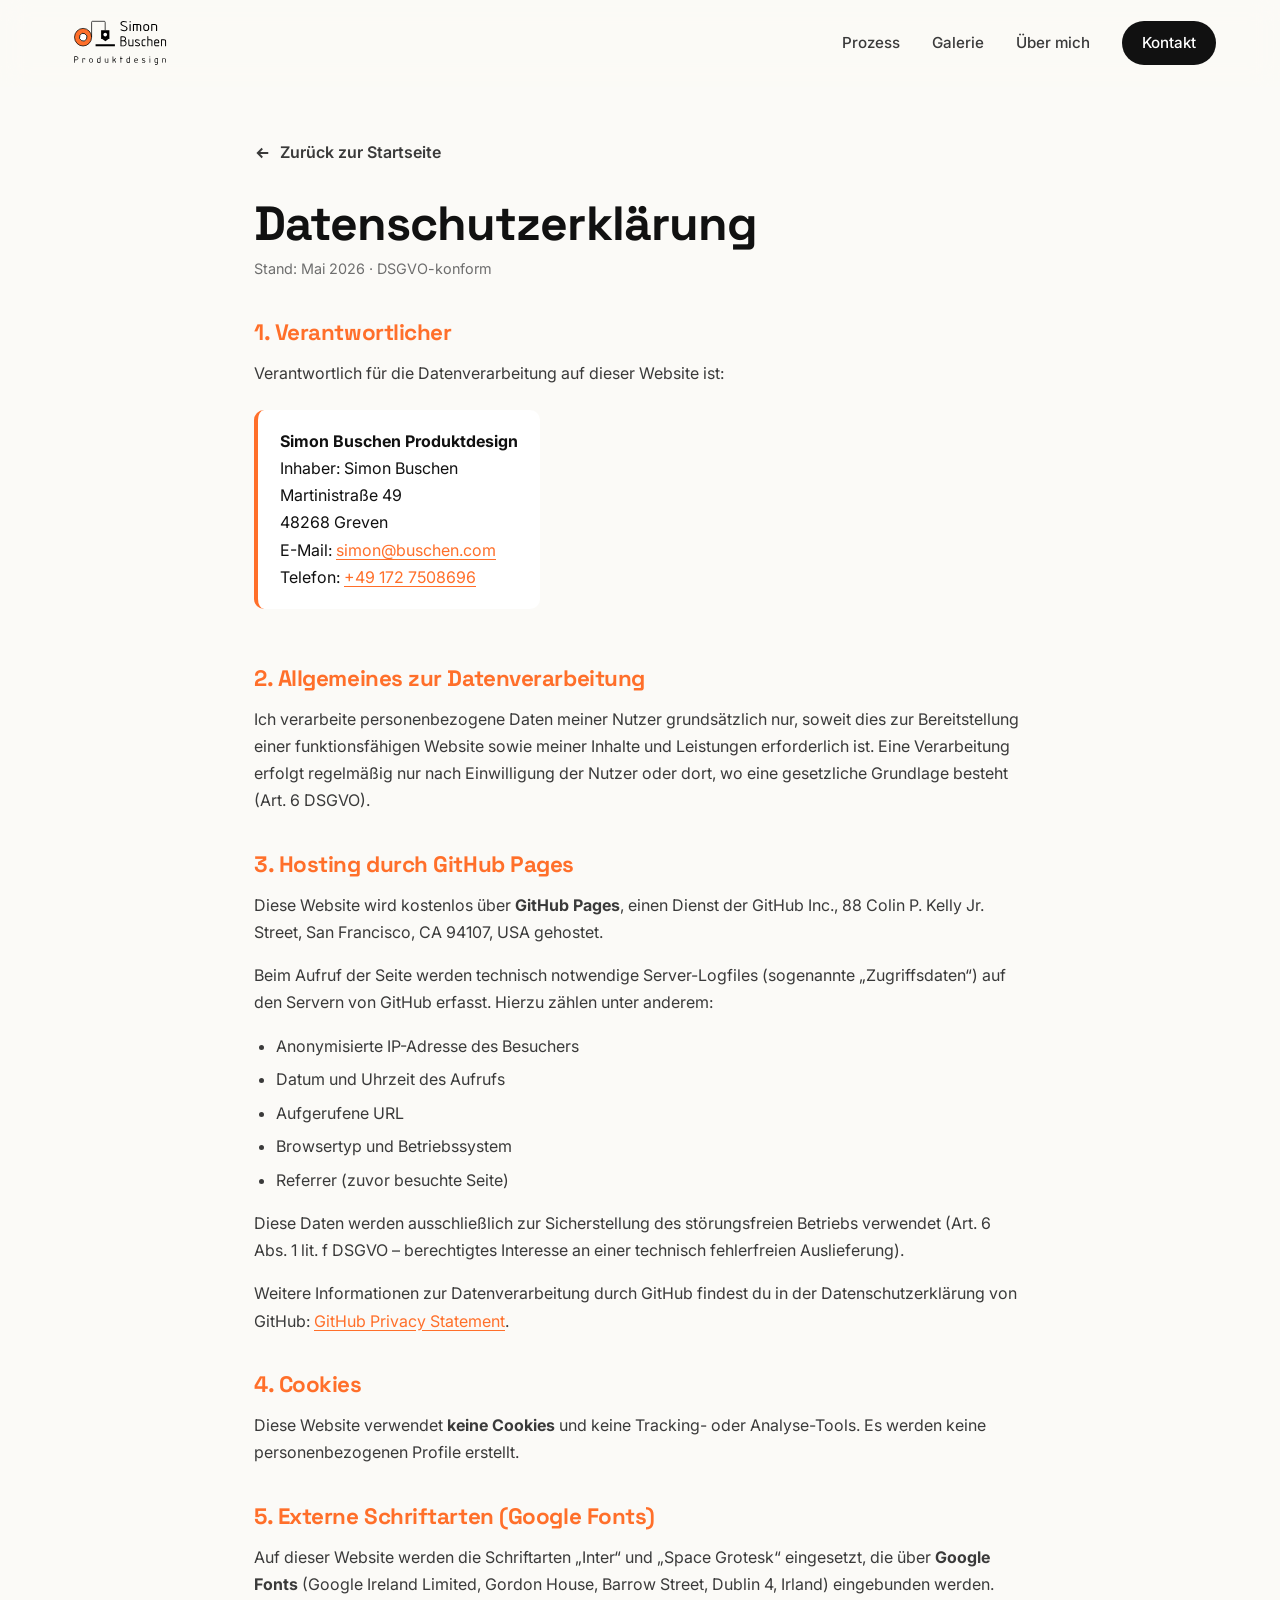
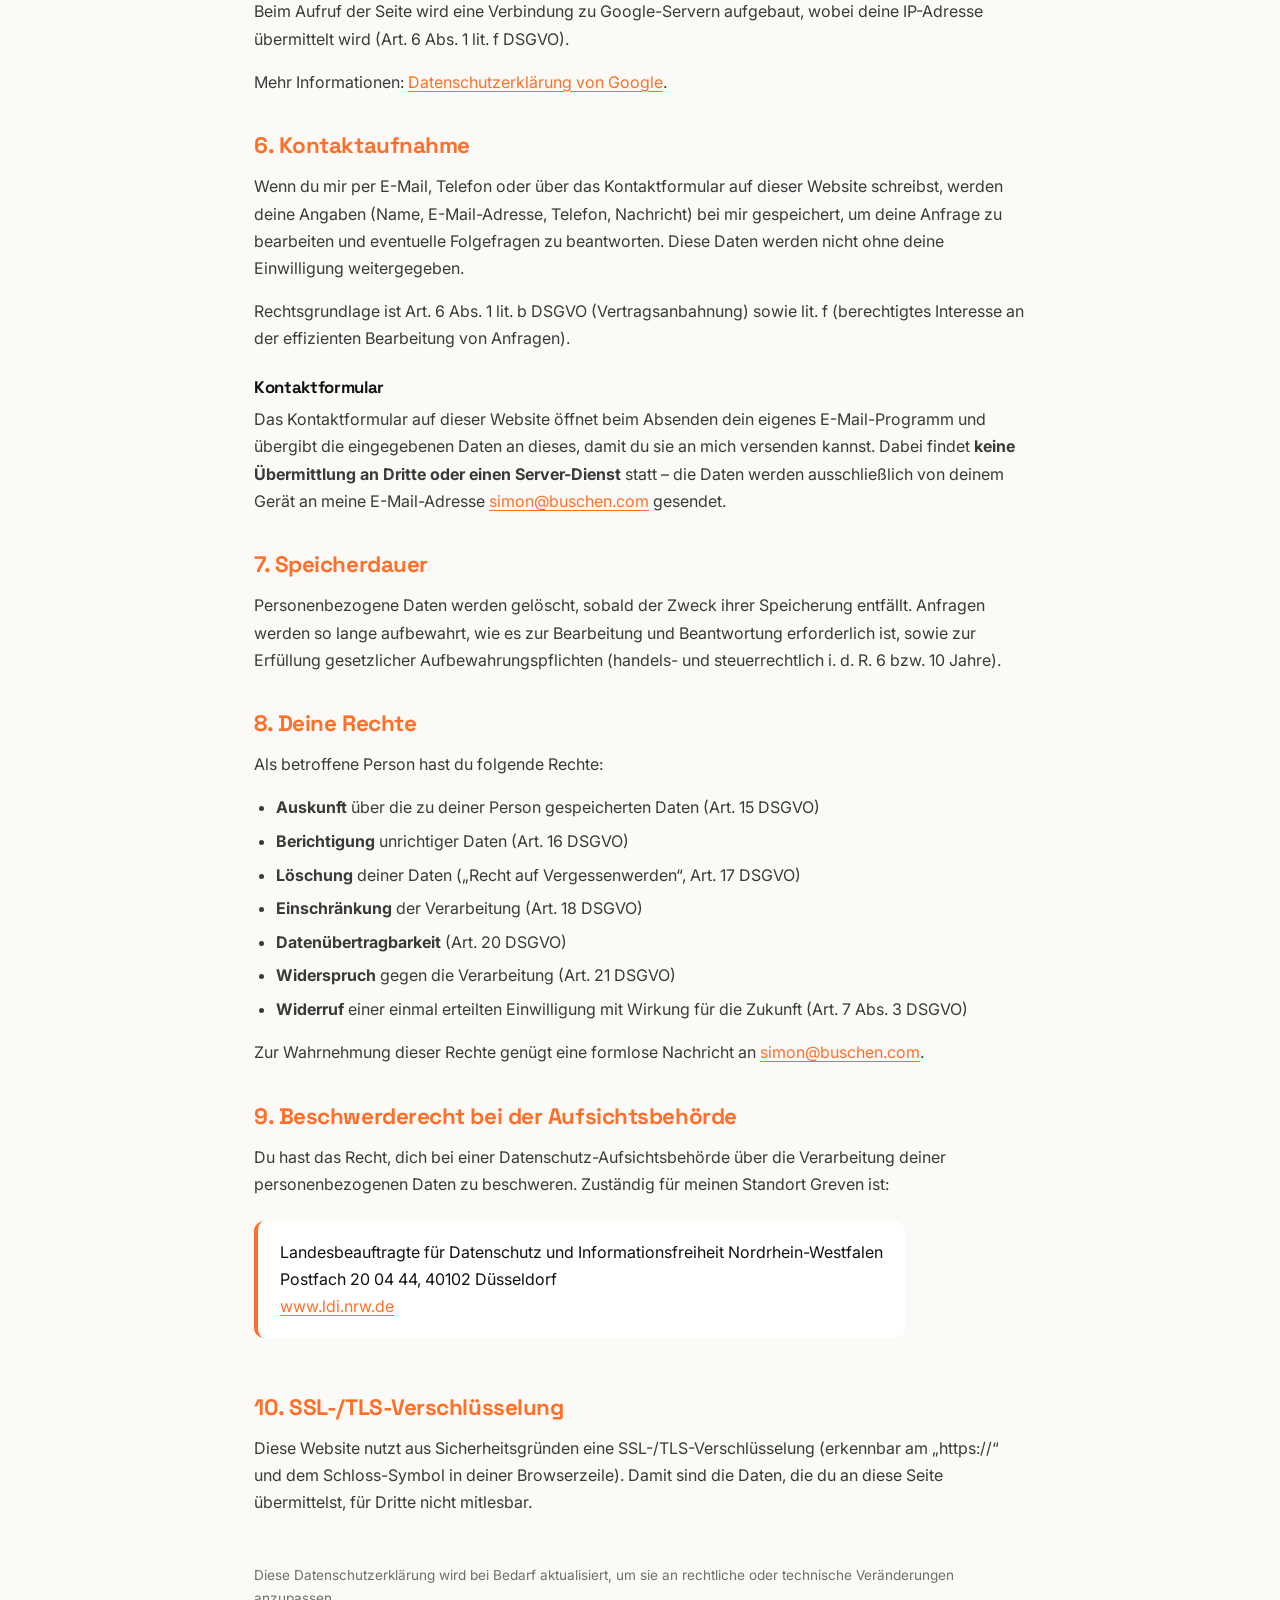
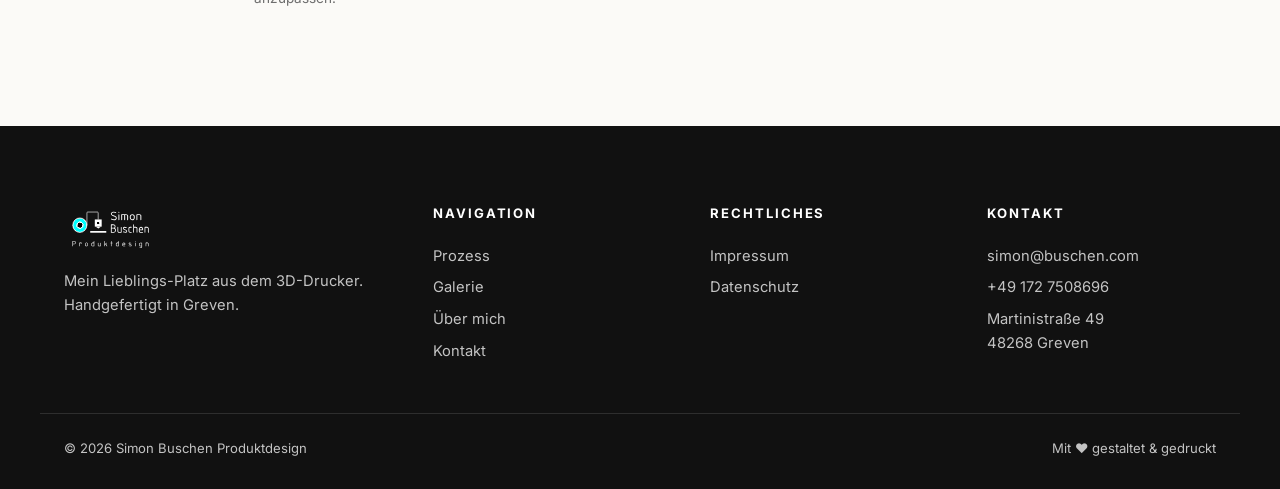
==== datenschutz.html @ 60ab1995 "Add files via upload Logo vergrößert, Impressum & Datenschutz hinzugefügt" ====
<!DOCTYPE html>
<html lang="de">
<head>
  <meta charset="UTF-8" />
  <meta name="viewport" content="width=device-width, initial-scale=1.0" />
  <title>Datenschutzerklärung – Simon Buschen Produktdesign</title>
  <meta name="description" content="Datenschutzerklärung von Simon Buschen Produktdesign nach DSGVO." />
  <meta name="theme-color" content="#ff6f2a" />
  <meta name="robots" content="index, follow" />
  <link rel="icon" type="image/png" href="images/logo-icon.png" />
  <link rel="preconnect" href="https://fonts.googleapis.com" />
  <link rel="preconnect" href="https://fonts.gstatic.com" crossorigin />
  <link href="https://fonts.googleapis.com/css2?family=Inter:wght@400;500;600;700;800;900&family=Space+Grotesk:wght@500;700&display=swap" rel="stylesheet" />
  <link rel="stylesheet" href="styles.css" />
</head>
<body>
  <header class="nav" id="nav">
    <div class="container nav-inner">
      <a href="index.html" class="nav-logo" aria-label="Simon Buschen Produktdesign – Startseite">
        <img class="logo-full" src="images/logo.svg" alt="Simon Buschen Produktdesign" />
        <img class="logo-mark" src="images/logo-icon.svg" alt="Simon Buschen Produktdesign" />
      </a>
      <nav class="nav-links" aria-label="Hauptnavigation">
        <a href="index.html#prozess">Prozess</a>
        <a href="index.html#galerie">Galerie</a>
        <a href="index.html#ueber-mich">Über mich</a>
        <a href="index.html#kontakt" class="nav-cta">Kontakt</a>
      </nav>
      <button class="nav-toggle" id="navToggle" aria-label="Menü öffnen" aria-expanded="false">
        <span></span><span></span><span></span>
      </button>
    </div>
  </header>

  <main class="legal">
    <div class="container">
      <a href="index.html" class="back-link">
        <svg viewBox="0 0 24 24" width="18" height="18" fill="none" stroke="currentColor" stroke-width="2.5"><path d="M19 12H5M11 18l-6-6 6-6"/></svg>
        Zurück zur Startseite
      </a>

      <h1>Datenschutzerklärung</h1>
      <p class="updated">Stand: Mai 2026 · DSGVO-konform</p>

      <h2>1. Verantwortlicher</h2>
      <p>Verantwortlich für die Datenverarbeitung auf dieser Website ist:</p>
      <address>
        <strong>Simon Buschen Produktdesign</strong><br/>
        Inhaber: Simon Buschen<br/>
        Martinistraße 49<br/>
        48268 Greven<br/>
        E-Mail: <a href="mailto:simon@buschen.com">simon@buschen.com</a><br/>
        Telefon: <a href="tel:+491727508696">+49 172 7508696</a>
      </address>

      <h2>2. Allgemeines zur Datenverarbeitung</h2>
      <p>
        Ich verarbeite personenbezogene Daten meiner Nutzer grundsätzlich nur,
        soweit dies zur Bereitstellung einer funktionsfähigen Website sowie
        meiner Inhalte und Leistungen erforderlich ist. Eine Verarbeitung
        erfolgt regelmäßig nur nach Einwilligung der Nutzer oder dort, wo eine
        gesetzliche Grundlage besteht (Art. 6 DSGVO).
      </p>

      <h2>3. Hosting durch GitHub Pages</h2>
      <p>
        Diese Website wird kostenlos über <strong>GitHub Pages</strong>, einen
        Dienst der GitHub Inc., 88 Colin P. Kelly Jr. Street, San Francisco, CA
        94107, USA gehostet.
      </p>
      <p>
        Beim Aufruf der Seite werden technisch notwendige Server-Logfiles
        (sogenannte „Zugriffsdaten“) auf den Servern von GitHub erfasst.
        Hierzu zählen unter anderem:
      </p>
      <ul>
        <li>Anonymisierte IP-Adresse des Besuchers</li>
        <li>Datum und Uhrzeit des Aufrufs</li>
        <li>Aufgerufene URL</li>
        <li>Browsertyp und Betriebssystem</li>
        <li>Referrer (zuvor besuchte Seite)</li>
      </ul>
      <p>
        Diese Daten werden ausschließlich zur Sicherstellung des störungsfreien
        Betriebs verwendet (Art. 6 Abs. 1 lit. f DSGVO – berechtigtes
        Interesse an einer technisch fehlerfreien Auslieferung).
      </p>
      <p>
        Weitere Informationen zur Datenverarbeitung durch GitHub findest du in
        der Datenschutzerklärung von GitHub:
        <a href="https://docs.github.com/de/site-policy/privacy-policies/github-general-privacy-statement" target="_blank" rel="noopener">GitHub Privacy Statement</a>.
      </p>

      <h2>4. Cookies</h2>
      <p>
        Diese Website verwendet <strong>keine Cookies</strong> und keine
        Tracking- oder Analyse-Tools. Es werden keine personenbezogenen Profile
        erstellt.
      </p>

      <h2>5. Externe Schriftarten (Google Fonts)</h2>
      <p>
        Auf dieser Website werden die Schriftarten „Inter“ und „Space Grotesk“
        eingesetzt, die über <strong>Google Fonts</strong> (Google Ireland
        Limited, Gordon House, Barrow Street, Dublin 4, Irland) eingebunden
        werden. Beim Aufruf der Seite wird eine Verbindung zu Google-Servern
        aufgebaut, wobei deine IP-Adresse übermittelt wird (Art. 6 Abs. 1
        lit. f DSGVO).
      </p>
      <p>
        Mehr Informationen:
        <a href="https://policies.google.com/privacy" target="_blank" rel="noopener">Datenschutzerklärung von Google</a>.
      </p>

      <h2>6. Kontaktaufnahme</h2>
      <p>
        Wenn du mir per E-Mail, Telefon oder über das Kontaktformular auf
        dieser Website schreibst, werden deine Angaben (Name, E-Mail-Adresse,
        Telefon, Nachricht) bei mir gespeichert, um deine Anfrage zu
        bearbeiten und eventuelle Folgefragen zu beantworten. Diese Daten
        werden nicht ohne deine Einwilligung weitergegeben.
      </p>
      <p>
        Rechtsgrundlage ist Art. 6 Abs. 1 lit. b DSGVO (Vertragsanbahnung)
        sowie lit. f (berechtigtes Interesse an der effizienten Bearbeitung
        von Anfragen).
      </p>
      <h3>Kontaktformular</h3>
      <p>
        Das Kontaktformular auf dieser Website öffnet beim Absenden dein
        eigenes E-Mail-Programm und übergibt die eingegebenen Daten an dieses,
        damit du sie an mich versenden kannst. Dabei findet <strong>keine
        Übermittlung an Dritte oder einen Server-Dienst</strong> statt – die
        Daten werden ausschließlich von deinem Gerät an meine
        E-Mail-Adresse <a href="mailto:simon@buschen.com">simon@buschen.com</a>
        gesendet.
      </p>

      <h2>7. Speicherdauer</h2>
      <p>
        Personenbezogene Daten werden gelöscht, sobald der Zweck ihrer
        Speicherung entfällt. Anfragen werden so lange aufbewahrt, wie es zur
        Bearbeitung und Beantwortung erforderlich ist, sowie zur Erfüllung
        gesetzlicher Aufbewahrungspflichten (handels- und steuerrechtlich
        i. d. R. 6 bzw. 10 Jahre).
      </p>

      <h2>8. Deine Rechte</h2>
      <p>Als betroffene Person hast du folgende Rechte:</p>
      <ul>
        <li><strong>Auskunft</strong> über die zu deiner Person gespeicherten Daten (Art. 15 DSGVO)</li>
        <li><strong>Berichtigung</strong> unrichtiger Daten (Art. 16 DSGVO)</li>
        <li><strong>Löschung</strong> deiner Daten („Recht auf Vergessenwerden“, Art. 17 DSGVO)</li>
        <li><strong>Einschränkung</strong> der Verarbeitung (Art. 18 DSGVO)</li>
        <li><strong>Datenübertragbarkeit</strong> (Art. 20 DSGVO)</li>
        <li><strong>Widerspruch</strong> gegen die Verarbeitung (Art. 21 DSGVO)</li>
        <li><strong>Widerruf</strong> einer einmal erteilten Einwilligung mit Wirkung für die Zukunft (Art. 7 Abs. 3 DSGVO)</li>
      </ul>
      <p>
        Zur Wahrnehmung dieser Rechte genügt eine formlose Nachricht an
        <a href="mailto:simon@buschen.com">simon@buschen.com</a>.
      </p>

      <h2>9. Beschwerderecht bei der Aufsichtsbehörde</h2>
      <p>
        Du hast das Recht, dich bei einer Datenschutz-Aufsichtsbehörde über die
        Verarbeitung deiner personenbezogenen Daten zu beschweren. Zuständig
        für meinen Standort Greven ist:
      </p>
      <address>
        Landesbeauftragte für Datenschutz und Informationsfreiheit
        Nordrhein-Westfalen<br/>
        Postfach 20 04 44, 40102 Düsseldorf<br/>
        <a href="https://www.ldi.nrw.de" target="_blank" rel="noopener">www.ldi.nrw.de</a>
      </address>

      <h2>10. SSL-/TLS-Verschlüsselung</h2>
      <p>
        Diese Website nutzt aus Sicherheitsgründen eine SSL-/TLS-Verschlüsselung
        (erkennbar am „https://“ und dem Schloss-Symbol in deiner Browserzeile).
        Damit sind die Daten, die du an diese Seite übermittelst, für Dritte
        nicht mitlesbar.
      </p>

      <p style="margin-top:3rem; font-size:.85rem; color:var(--gray-500);">
        Diese Datenschutzerklärung wird bei Bedarf aktualisiert, um sie an
        rechtliche oder technische Veränderungen anzupassen.
      </p>
    </div>
  </main>

  <footer class="footer">
    <div class="container footer-inner">
      <div class="footer-brand">
        <img src="images/logo.svg" alt="Simon Buschen Produktdesign" />
        <p>Mein Lieblings-Platz aus dem 3D-Drucker. Handgefertigt in Greven.</p>
      </div>
      <nav class="footer-nav" aria-label="Footer-Navigation">
        <h4>Navigation</h4>
        <a href="index.html#prozess">Prozess</a>
        <a href="index.html#galerie">Galerie</a>
        <a href="index.html#ueber-mich">Über mich</a>
        <a href="index.html#kontakt">Kontakt</a>
      </nav>
      <div class="footer-legal">
        <h4>Rechtliches</h4>
        <a href="impressum.html">Impressum</a>
        <a href="datenschutz.html">Datenschutz</a>
      </div>
      <div class="footer-contact">
        <h4>Kontakt</h4>
        <a href="mailto:simon@buschen.com">simon@buschen.com</a>
        <a href="tel:+491727508696">+49 172 7508696</a>
        <span>Martinistraße 49<br/>48268 Greven</span>
      </div>
    </div>
    <div class="container footer-bottom">
      <span>© <span id="year"></span> Simon Buschen Produktdesign</span>
      <span>Mit ♥ gestaltet &amp; gedruckt</span>
    </div>
  </footer>

  <script>
    document.getElementById('year').textContent = new Date().getFullYear();
    const nav = document.getElementById('nav');
    window.addEventListener('scroll', () => nav.classList.toggle('scrolled', window.scrollY > 30), { passive: true });
    const t = document.getElementById('navToggle');
    t?.addEventListener('click', () => {
      const open = nav.classList.toggle('open');
      t.setAttribute('aria-expanded', open);
    });
  </script>
</body>
</html>
---- styles.css ----
/* =====================================================
   Simon Buschen Produktdesign – Website Styles
   Brand: Orange #ff6f2a, Black #111, White #fff
   ===================================================== */

:root {
  --orange: #ff6f2a;
  --orange-dark: #e95812;
  --orange-soft: #fff1e8;
  --black: #111111;
  --gray-900: #1a1a1a;
  --gray-700: #3a3a3a;
  --gray-500: #6e6e6e;
  --gray-300: #d8d8d8;
  --gray-100: #f5f3f0;
  --white: #ffffff;
  --bg: #fbfaf7;

  --shadow-sm: 0 4px 14px rgba(17,17,17,.06);
  --shadow-md: 0 10px 30px rgba(17,17,17,.10);
  --shadow-lg: 0 24px 60px rgba(17,17,17,.16);
  --shadow-orange: 0 12px 32px rgba(255,111,42,.32);

  --radius: 16px;
  --radius-sm: 10px;
  --radius-lg: 24px;

  --font-body: 'Inter', system-ui, -apple-system, Segoe UI, Roboto, sans-serif;
  --font-display: 'Space Grotesk', 'Inter', sans-serif;

  --container: 1200px;
}

* { box-sizing: border-box; margin: 0; padding: 0; }
html { scroll-behavior: smooth; }
body {
  font-family: var(--font-body);
  color: var(--black);
  background: var(--bg);
  line-height: 1.6;
  -webkit-font-smoothing: antialiased;
  overflow-x: hidden;
}
img { max-width: 100%; display: block; }
a { color: inherit; text-decoration: none; }
button { font-family: inherit; cursor: pointer; border: 0; background: none; }

.container {
  max-width: var(--container);
  margin: 0 auto;
  padding: 0 24px;
}

h1, h2, h3, h4 {
  font-family: var(--font-display);
  letter-spacing: -0.02em;
  line-height: 1.1;
}
h2 { font-size: clamp(2rem, 4vw, 3rem); font-weight: 700; }
h3 { font-size: 1.35rem; font-weight: 700; }

.eyebrow {
  display: inline-block;
  font-size: .8rem;
  font-weight: 700;
  letter-spacing: .18em;
  text-transform: uppercase;
  color: var(--orange);
  margin-bottom: 1rem;
}
.lead { font-size: 1.1rem; color: var(--gray-700); max-width: 640px; }

/* Buttons */
.btn {
  display: inline-flex;
  align-items: center;
  gap: .55rem;
  padding: 14px 26px;
  border-radius: 999px;
  font-weight: 600;
  font-size: .98rem;
  transition: all .2s ease;
  white-space: nowrap;
}
.btn-primary {
  background: var(--orange);
  color: var(--white);
  box-shadow: var(--shadow-orange);
}
.btn-primary:hover { background: var(--orange-dark); transform: translateY(-2px); box-shadow: 0 16px 40px rgba(255,111,42,.4); }
.btn-ghost {
  background: transparent;
  color: var(--black);
  border: 2px solid var(--black);
}
.btn-ghost:hover { background: var(--black); color: var(--white); }
.btn-block { width: 100%; justify-content: center; padding: 16px 28px; }

/* ============== NAVIGATION ============== */
.nav {
  position: fixed;
  top: 0; left: 0; right: 0;
  z-index: 100;
  padding: 14px 0;
  background: rgba(251,250,247,.78);
  backdrop-filter: blur(14px) saturate(140%);
  -webkit-backdrop-filter: blur(14px) saturate(140%);
  border-bottom: 1px solid transparent;
  transition: border-color .3s, padding .3s;
}
.nav.scrolled { padding: 8px 0; border-bottom-color: var(--gray-300); }
.nav-inner {
  display: flex; align-items: center; justify-content: space-between;
}
.nav-logo { display: flex; align-items: center; }
.nav-logo img { height: 58px; width: auto; transition: height .25s ease; }
.nav.scrolled .nav-logo img { height: 48px; }
.nav-logo .logo-mark { display: none; }
.nav-links { display: flex; gap: 2rem; align-items: center; }
.nav-links a {
  font-weight: 500; font-size: .95rem; color: var(--gray-700);
  position: relative; padding: 6px 0;
  transition: color .2s;
}
.nav-links a::after {
  content: ''; position: absolute; left: 0; right: 0; bottom: 0;
  height: 2px; background: var(--orange); transform: scaleX(0);
  transform-origin: left; transition: transform .25s ease;
}
.nav-links a:hover { color: var(--black); }
.nav-links a:hover::after { transform: scaleX(1); }
.nav-links a.nav-cta {
  background: var(--black); color: var(--white);
  padding: 10px 20px; border-radius: 999px;
}
.nav-links a.nav-cta::after { display: none; }
.nav-links a.nav-cta:hover { background: var(--orange); }
.nav-toggle {
  display: none; flex-direction: column; gap: 4px; padding: 8px;
}
.nav-toggle span { display: block; width: 24px; height: 2.5px; background: var(--black); border-radius: 2px; transition: transform .25s; }

/* ============== HERO ============== */
.hero {
  position: relative;
  min-height: 100vh;
  padding: 120px 0 80px;
  display: flex;
  align-items: center;
  overflow: hidden;
}
.hero-bg { position: absolute; inset: 0; z-index: 0; pointer-events: none; }
.grid-bg {
  position: absolute; inset: 0;
  background-image:
    linear-gradient(var(--gray-300) 1px, transparent 1px),
    linear-gradient(90deg, var(--gray-300) 1px, transparent 1px);
  background-size: 60px 60px;
  opacity: .35;
  mask-image: radial-gradient(ellipse 90% 60% at 50% 40%, black 30%, transparent 80%);
  -webkit-mask-image: radial-gradient(ellipse 90% 60% at 50% 40%, black 30%, transparent 80%);
}
.blob {
  position: absolute; border-radius: 50%;
  filter: blur(80px); opacity: .55;
  animation: floatBlob 12s ease-in-out infinite;
}
.blob-1 { width: 460px; height: 460px; background: var(--orange); top: -150px; left: -150px; }
.blob-2 { width: 360px; height: 360px; background: #ffd9c2; bottom: -120px; right: -100px; animation-delay: -6s;}
@keyframes floatBlob {
  0%, 100% { transform: translate(0,0) scale(1); }
  50%      { transform: translate(40px, 30px) scale(1.08); }
}

.hero-inner {
  position: relative; z-index: 1;
  display: grid;
  grid-template-columns: 1.1fr .9fr;
  gap: 60px;
  align-items: center;
}
.hero-text { max-width: 580px; }
.hero-badge {
  display: inline-flex; align-items: center; gap: .55rem;
  padding: 8px 16px; border-radius: 999px;
  background: var(--white); border: 1px solid var(--gray-300);
  font-size: .82rem; font-weight: 600; color: var(--gray-700);
  margin-bottom: 1.5rem;
  box-shadow: var(--shadow-sm);
}
.hero-badge .dot {
  width: 8px; height: 8px; border-radius: 50%;
  background: var(--orange); box-shadow: 0 0 0 4px rgba(255,111,42,.18);
  animation: pulse 2s infinite;
}
@keyframes pulse {
  0%, 100% { box-shadow: 0 0 0 4px rgba(255,111,42,.18); }
  50%      { box-shadow: 0 0 0 8px rgba(255,111,42,0); }
}
.hero-title {
  font-size: clamp(2.5rem, 5.5vw, 4.5rem);
  font-weight: 800;
  letter-spacing: -0.04em;
  margin-bottom: 1.25rem;
}
.hero-title .accent {
  color: var(--orange);
  position: relative;
  display: inline-block;
}
.hero-title .accent::after {
  content: ''; position: absolute; left: 0; right: 0; bottom: 6px;
  height: 14px; background: rgba(255,111,42,.2);
  z-index: -1; border-radius: 4px;
}
.hero-sub {
  font-size: 1.18rem;
  color: var(--gray-700);
  margin-bottom: 2rem;
}
.hero-actions {
  display: flex; gap: 1rem; flex-wrap: wrap;
  margin-bottom: 3rem;
}
.hero-stats {
  display: flex; gap: 2.5rem; padding-top: 1.5rem;
  border-top: 1px solid var(--gray-300);
}
.hero-stats > div { display: flex; flex-direction: column; }
.hero-stats strong {
  font-family: var(--font-display); font-size: 1.85rem; font-weight: 700;
  color: var(--black); line-height: 1;
}
.hero-stats span { font-size: .82rem; color: var(--gray-500); margin-top: 4px; }

/* Hero Visual: Animated 2D→3D */
.hero-visual { position: relative; height: 460px; perspective: 1200px; }
.card-stack { position: relative; width: 100%; height: 100%; }
.card {
  position: absolute;
  width: 280px; height: 280px;
  border-radius: var(--radius);
  background: var(--white);
  box-shadow: var(--shadow-lg);
  overflow: hidden;
  border: 1px solid var(--gray-300);
}
.card-label {
  position: absolute; top: 12px; left: 12px;
  background: var(--black); color: var(--white);
  font-size: .7rem; font-weight: 700; letter-spacing: .1em;
  padding: 4px 10px; border-radius: 4px; z-index: 5;
}
.card-2d {
  top: 30px; left: 0;
  transform: rotate(-6deg);
  animation: card2d 6s ease-in-out infinite;
}
.card-3d {
  top: 100px; right: 0;
  transform: rotate(5deg);
  background: linear-gradient(135deg, #c4d8a8 0%, #8fb872 100%);
  animation: card3d 6s ease-in-out infinite;
}
@keyframes card2d {
  0%, 100% { transform: rotate(-6deg) translateY(0); }
  50%      { transform: rotate(-7deg) translateY(-8px); }
}
@keyframes card3d {
  0%, 100% { transform: rotate(5deg) translateY(0); }
  50%      { transform: rotate(6deg) translateY(8px); }
}
.map-2d { width: 100%; height: 100%; display: block; }

/* 3D-Relief built with CSS */
.relief {
  position: absolute; inset: 0; padding: 30px;
  display: grid; grid-template-columns: repeat(4, 1fr); grid-template-rows: repeat(4,1fr);
  gap: 6px;
}
.r {
  background: linear-gradient(180deg, #ffffff 0%, #e0e0e0 100%);
  border-radius: 3px;
  box-shadow: 2px 4px 4px rgba(0,0,0,.18), inset 0 1px 0 rgba(255,255,255,.7);
  transform: translateZ(0);
}
.r1 { grid-column: 1; grid-row: 1; height: 30px; align-self: end; }
.r2 { grid-column: 2; grid-row: 1; height: 50px; align-self: end; }
.r3 { grid-column: 3 / span 2; grid-row: 1; height: 40px; align-self: end; }
.r4 { grid-column: 1; grid-row: 2; height: 60px; align-self: end; }
.r5 { grid-column: 2/span 2; grid-row: 2; height: 75px; align-self: end; background: linear-gradient(180deg, #ffd9c2 0%, #ff6f2a 100%); }
.r6 { grid-column: 4; grid-row: 2; height: 45px; align-self: end; }
.r7 { grid-column: 1/-1; grid-row: 4; height: 24px; align-self: end; background: linear-gradient(180deg, #f5e6d3, #d3bea0); }
.heart-pin {
  position: absolute; top: 38%; left: 48%;
  font-size: 28px; color: #e8253b;
  filter: drop-shadow(0 4px 6px rgba(0,0,0,.3));
  animation: bob 2.4s ease-in-out infinite;
}
@keyframes bob {
  0%, 100% { transform: translateY(0) rotate(-6deg); }
  50%      { transform: translateY(-6px) rotate(6deg); }
}
.arrow-anim {
  position: absolute; top: 50%; left: 50%;
  transform: translate(-50%, -50%);
  color: var(--orange);
  filter: drop-shadow(0 4px 8px rgba(255,111,42,.4));
  animation: arrowMove 2.5s ease-in-out infinite;
  z-index: 3;
}
@keyframes arrowMove {
  0%, 100% { transform: translate(-50%, -50%); opacity: 1; }
  50%      { transform: translate(-30%, -50%); opacity: .7; }
}

.scroll-hint {
  position: absolute; bottom: 32px; left: 50%; transform: translateX(-50%);
  display: flex; flex-direction: column; align-items: center; gap: 4px;
  color: var(--gray-500); font-size: .75rem; letter-spacing: .15em;
  text-transform: uppercase; font-weight: 600;
  animation: bounce 2s infinite;
}
@keyframes bounce {
  0%, 100% { transform: translateX(-50%) translateY(0); }
  50%      { transform: translateX(-50%) translateY(8px); }
}

/* ============== SECTIONS ============== */
.section { padding: 110px 0; position: relative; }
.section-head { text-align: center; margin-bottom: 4rem; max-width: 720px; margin-left: auto; margin-right: auto; }
.section-head h2 { margin-bottom: 1rem; }
.section-head .lead { margin: 0 auto; }

/* ============== PROZESS ============== */
.prozess { background: var(--white); }
.steps {
  list-style: none;
  display: grid; grid-template-columns: repeat(4, 1fr);
  gap: 24px;
  margin-bottom: 5rem;
  counter-reset: step;
}
.step {
  position: relative;
  padding: 36px 28px 32px;
  background: var(--bg);
  border: 1px solid var(--gray-300);
  border-radius: var(--radius);
  transition: all .3s ease;
}
.step:hover {
  transform: translateY(-6px);
  border-color: var(--orange);
  box-shadow: var(--shadow-md);
}
.step-num {
  font-family: var(--font-display);
  position: absolute; top: 16px; right: 20px;
  font-size: 2.4rem; font-weight: 700;
  color: var(--gray-300);
  transition: color .3s;
}
.step:hover .step-num { color: var(--orange); }
.step-icon {
  width: 56px; height: 56px;
  display: grid; place-items: center;
  border-radius: 14px;
  background: var(--orange-soft); color: var(--orange);
  margin-bottom: 1.4rem;
  transition: all .3s;
}
.step:hover .step-icon { background: var(--orange); color: var(--white); transform: scale(1.06); }
.step h3 { margin-bottom: .6rem; font-size: 1.2rem; }
.step p { color: var(--gray-700); font-size: .95rem; line-height: 1.6; }

/* Compare Slider */
.compare-wrapper { max-width: 920px; margin: 0 auto; text-align: center; }
.compare-title { font-size: 1.6rem; margin-bottom: .4rem; }
.compare-sub { color: var(--gray-500); margin-bottom: 1.8rem; }
.compare {
  position: relative;
  aspect-ratio: 4 / 3;
  border-radius: var(--radius-lg);
  overflow: hidden;
  user-select: none;
  cursor: ew-resize;
  box-shadow: var(--shadow-lg);
  background: var(--gray-100);
}
.compare img {
  position: absolute; inset: 0;
  width: 100%; height: 100%;
  object-fit: cover;
  pointer-events: none;
  user-select: none;
}
.compare-before {
  z-index: 2;
  clip-path: inset(0 50% 0 0);
  -webkit-clip-path: inset(0 50% 0 0);
  transition: clip-path .05s linear;
}
.compare-handle {
  position: absolute; top: 0; bottom: 0; left: 50%;
  transform: translateX(-50%);
  z-index: 3;
  pointer-events: none;
}
.compare-line {
  position: absolute; top: 0; bottom: 0; left: 50%; width: 3px;
  background: var(--white); transform: translateX(-50%);
  box-shadow: 0 0 12px rgba(0,0,0,.4);
}
.compare-btn {
  position: absolute; top: 50%; left: 50%;
  transform: translate(-50%, -50%);
  width: 48px; height: 48px;
  border-radius: 50%;
  background: var(--white); color: var(--black);
  display: grid; place-items: center;
  box-shadow: var(--shadow-md);
  pointer-events: auto;
  cursor: ew-resize;
  border: 2px solid var(--orange);
}
.compare-tag {
  position: absolute; top: 16px;
  background: rgba(0,0,0,.7); color: var(--white);
  padding: 6px 12px; border-radius: 6px; font-size: .75rem; font-weight: 700; letter-spacing: .15em;
  z-index: 4; pointer-events: none;
}
.tag-left { left: 16px; }
.tag-right { right: 16px; background: var(--orange); }

/* ============== GALERIE ============== */
.galerie { background: var(--bg); }
.filter-bar {
  display: flex; flex-wrap: wrap; gap: 10px; justify-content: center;
  margin-bottom: 2.5rem;
}
.chip {
  padding: 10px 20px; border-radius: 999px;
  border: 1.5px solid var(--gray-300);
  font-weight: 600; font-size: .9rem;
  transition: all .2s;
  background: var(--white);
}
.chip:hover { border-color: var(--black); }
.chip.active { background: var(--black); color: var(--white); border-color: var(--black); }
.gallery {
  display: grid;
  grid-template-columns: repeat(3, 1fr);
  gap: 24px;
}
.card-img {
  position: relative;
  border-radius: var(--radius);
  overflow: hidden;
  cursor: pointer;
  background: var(--white);
  box-shadow: var(--shadow-sm);
  transition: all .3s;
  aspect-ratio: 1;
}
.card-img:hover { transform: translateY(-4px); box-shadow: var(--shadow-lg); }
.card-img img {
  width: 100%; height: 100%; object-fit: cover;
  transition: transform .6s ease;
}
.card-img:hover img { transform: scale(1.06); }
.card-img figcaption {
  position: absolute; left: 0; right: 0; bottom: 0;
  padding: 18px 20px;
  background: linear-gradient(180deg, transparent 0%, rgba(0,0,0,.78) 100%);
  color: var(--white);
  display: flex; flex-direction: column;
  transform: translateY(28%); opacity: 0;
  transition: all .3s ease;
}
.card-img:hover figcaption { transform: translateY(0); opacity: 1; }
.card-img figcaption span { font-weight: 700; font-size: 1.05rem; }
.card-img figcaption small { color: rgba(255,255,255,.75); font-size: .8rem; margin-top: 2px; }
.card-img.hide { display: none; }

/* Lightbox */
.lightbox {
  position: fixed; inset: 0; z-index: 200;
  background: rgba(0,0,0,.92);
  display: grid; place-items: center;
  padding: 24px;
  animation: fade .25s ease;
}
.lightbox[hidden] { display: none !important; }
.lightbox img { max-width: 100%; max-height: 90vh; border-radius: 8px; box-shadow: var(--shadow-lg); }
.lb-close, .lb-prev, .lb-next {
  position: absolute; color: var(--white); font-size: 2.5rem;
  width: 56px; height: 56px; border-radius: 50%;
  background: rgba(255,255,255,.1); border: 1px solid rgba(255,255,255,.2);
  transition: background .2s;
  display: grid; place-items: center; line-height: 0;
  font-family: var(--font-display);
}
.lb-close:hover, .lb-prev:hover, .lb-next:hover { background: var(--orange); border-color: var(--orange); }
.lb-close { top: 24px; right: 24px; }
.lb-prev { left: 24px; top: 50%; transform: translateY(-50%); }
.lb-next { right: 24px; top: 50%; transform: translateY(-50%); }
@keyframes fade { from { opacity: 0; } to { opacity: 1; } }

/* ============== ÜBER MICH ============== */
.ueber { background: var(--white); }
.ueber-grid {
  display: grid;
  grid-template-columns: 1fr 1fr;
  gap: 64px;
  align-items: center;
}
.ueber-img {
  position: relative;
  border-radius: var(--radius-lg);
  overflow: hidden;
  box-shadow: var(--shadow-lg);
}
.ueber-img img { aspect-ratio: 4/3; object-fit: cover; }
.ueber-img-tag {
  position: absolute; bottom: 20px; left: 20px;
  background: var(--orange); color: var(--white);
  padding: 8px 16px; border-radius: 8px;
  font-size: .8rem; font-weight: 700; letter-spacing: .12em;
  box-shadow: var(--shadow-md);
}
.ueber-text h2 { margin-bottom: 1.2rem; }
.ueber-text .lead { margin-bottom: 1rem; }
.ueber-text p { color: var(--gray-700); margin-bottom: 1.4rem; }
.ueber-list { list-style: none; margin-bottom: 2rem; }
.ueber-list li {
  display: flex; gap: .8rem; align-items: center;
  padding: 10px 0;
  font-weight: 500; color: var(--gray-700);
  border-bottom: 1px solid var(--gray-300);
}
.ueber-list li:last-child { border-bottom: 0; }
.ueber-list li span { color: var(--orange); font-size: 1.1rem; }

/* ============== KONTAKT ============== */
.kontakt {
  background: linear-gradient(180deg, var(--bg) 0%, var(--gray-100) 100%);
}
.kontakt-grid {
  display: grid;
  grid-template-columns: 1fr 1.05fr;
  gap: 64px;
  align-items: start;
}
.kontakt-info h2 { margin-bottom: 1.2rem; }
.kontakt-info .lead { margin-bottom: 2rem; }
.kontakt-cards { display: grid; gap: 12px; }
.kontakt-card {
  display: grid;
  grid-template-columns: 48px 1fr;
  grid-template-rows: auto auto;
  gap: 4px 16px;
  align-items: center;
  padding: 18px 22px;
  background: var(--white);
  border-radius: var(--radius);
  box-shadow: var(--shadow-sm);
  transition: all .25s;
  border: 1px solid transparent;
}
.kontakt-card:hover { border-color: var(--orange); transform: translateX(4px); }
.kc-icon {
  grid-row: span 2;
  width: 48px; height: 48px;
  border-radius: 12px;
  background: var(--orange-soft); color: var(--orange);
  display: grid; place-items: center;
}
.kc-icon svg { width: 22px; height: 22px; }
.kontakt-card strong { font-weight: 700; font-size: .98rem; }
.kontakt-card span:not(.kc-icon) { color: var(--gray-700); font-size: .9rem; }

.kontakt-form {
  background: var(--white);
  border-radius: var(--radius-lg);
  padding: 36px 32px;
  box-shadow: var(--shadow-md);
  border: 1px solid var(--gray-300);
}
.kontakt-form h3 { margin-bottom: 1.6rem; font-size: 1.5rem; }
.kontakt-form label {
  display: block;
  margin-bottom: 16px;
}
.kontakt-form label > span:first-child {
  display: block;
  font-size: .82rem; font-weight: 600;
  margin-bottom: 6px;
  color: var(--gray-700);
}
.kontakt-form input,
.kontakt-form select,
.kontakt-form textarea {
  width: 100%;
  padding: 12px 14px;
  border-radius: 10px;
  border: 1.5px solid var(--gray-300);
  font-family: inherit; font-size: .96rem;
  background: var(--bg);
  transition: all .2s;
  color: var(--black);
}
.kontakt-form input:focus,
.kontakt-form select:focus,
.kontakt-form textarea:focus {
  outline: 0;
  border-color: var(--orange);
  background: var(--white);
  box-shadow: 0 0 0 4px rgba(255,111,42,.15);
}
.kontakt-form textarea { resize: vertical; min-height: 110px; font-family: inherit; }
.kontakt-form .row {
  display: grid; grid-template-columns: 1fr 1fr; gap: 12px;
}
.kontakt-form .checkbox {
  display: flex; gap: 10px; align-items: flex-start;
  font-size: .85rem; color: var(--gray-700);
  margin-bottom: 1.4rem;
}
.kontakt-form .checkbox input { width: auto; margin-top: 3px; accent-color: var(--orange); }
.form-status {
  margin-top: 12px; font-size: .9rem; text-align: center;
}
.form-status.success { color: #1a8245; }
.form-status.error { color: #b8332b; }

/* ============== FOOTER ============== */
.footer {
  background: var(--black);
  color: rgba(255,255,255,.75);
  padding: 80px 0 30px;
  margin-top: 0;
}
.footer-inner {
  display: grid;
  grid-template-columns: 1.4fr 1fr 1fr 1fr;
  gap: 48px;
  padding-bottom: 50px;
  border-bottom: 1px solid rgba(255,255,255,.12);
}
.footer-brand img { height: 48px; filter: invert(1) brightness(2); margin-bottom: 16px; }
.footer-brand p { font-size: .92rem; max-width: 320px; }
.footer h4 {
  font-size: .82rem; letter-spacing: .15em; text-transform: uppercase;
  margin-bottom: 16px; color: var(--white);
  font-family: var(--font-body); font-weight: 700;
}
.footer-nav, .footer-legal, .footer-contact { display: flex; flex-direction: column; gap: 8px; font-size: .92rem; }
.footer a { transition: color .2s; }
.footer a:hover { color: var(--orange); }
.footer-bottom {
  display: flex; justify-content: space-between;
  font-size: .82rem; padding-top: 24px;
  flex-wrap: wrap; gap: 8px;
}

/* ============== LEGAL PAGES (Impressum / Datenschutz) ============== */
.legal {
  padding: 140px 0 100px;
  min-height: 60vh;
  background: var(--bg);
}
.legal .container { max-width: 820px; }
.legal h1 {
  font-family: var(--font-display);
  font-size: clamp(2rem, 4vw, 3rem);
  font-weight: 800;
  margin-bottom: .4rem;
  letter-spacing: -.02em;
}
.legal .updated {
  color: var(--gray-500); font-size: .9rem;
  margin-bottom: 2.5rem;
}
.legal h2 {
  font-size: 1.4rem;
  margin: 2.4rem 0 .9rem;
  color: var(--orange);
  font-weight: 700;
}
.legal h3 {
  font-size: 1.05rem;
  margin: 1.6rem 0 .6rem;
  font-weight: 700;
}
.legal p { color: var(--gray-700); margin-bottom: 1rem; line-height: 1.7; }
.legal a { color: var(--orange); text-decoration: underline; text-underline-offset: 3px; }
.legal a:hover { color: var(--orange-dark); }
.legal address {
  font-style: normal;
  background: var(--white);
  padding: 18px 22px;
  border-radius: var(--radius-sm);
  border-left: 4px solid var(--orange);
  display: inline-block;
  line-height: 1.7;
  margin: .4rem 0 1.2rem;
}
.legal .back-link {
  display: inline-flex; align-items: center; gap: .5rem;
  margin-bottom: 2rem; font-weight: 600;
  color: var(--gray-700); text-decoration: none;
}
.legal .back-link:hover { color: var(--orange); }
.legal ul { padding-left: 22px; margin-bottom: 1rem; color: var(--gray-700); }
.legal ul li { margin-bottom: .4rem; line-height: 1.7; }
.legal hr {
  border: 0; border-top: 1px solid var(--gray-300);
  margin: 2.6rem 0;
}
.legal .note {
  background: var(--orange-soft);
  border-left: 4px solid var(--orange);
  padding: 14px 18px; margin: 1rem 0;
  font-size: .92rem; color: var(--gray-700);
  border-radius: 6px;
}

/* ============== ANIMATIONS ============== */
.reveal {
  opacity: 0; transform: translateY(30px);
  transition: opacity .7s ease, transform .7s ease;
}
.reveal.in { opacity: 1; transform: translateY(0); }

/* ============== RESPONSIVE ============== */
@media (max-width: 720px) {
  .nav-logo .logo-full { display: none; }
  .nav-logo .logo-mark { display: block; height: 44px; }
  .nav.scrolled .nav-logo .logo-mark { height: 38px; }
}

@media (max-width: 980px) {
  .hero-inner { grid-template-columns: 1fr; gap: 30px; }
  .hero-visual { height: 360px; max-width: 540px; margin: 0 auto; }
  .steps { grid-template-columns: repeat(2,1fr); }
  .gallery { grid-template-columns: repeat(2, 1fr); }
  .ueber-grid { grid-template-columns: 1fr; gap: 40px; }
  .kontakt-grid { grid-template-columns: 1fr; gap: 40px; }
  .footer-inner { grid-template-columns: 1fr 1fr; gap: 30px; }
  .nav-links { display: none; }
  .nav-toggle { display: flex; }
  .nav.open .nav-links {
    display: flex; flex-direction: column;
    position: absolute; top: 100%; left: 0; right: 0;
    background: var(--white); padding: 20px; gap: 0;
    box-shadow: var(--shadow-md);
    border-top: 1px solid var(--gray-300);
  }
  .nav.open .nav-links a {
    padding: 14px 0; border-bottom: 1px solid var(--gray-300);
    font-size: 1rem;
  }
  .nav.open .nav-links a:last-child { border-bottom: 0; }
  .nav.open .nav-links a.nav-cta { background: var(--orange); color: var(--white); margin-top: 8px; }
  .section { padding: 80px 0; }
  .hero { padding: 100px 0 60px; }
}
@media (max-width: 640px) {
  .gallery { grid-template-columns: 1fr; }
  .steps { grid-template-columns: 1fr; }
  .footer-inner { grid-template-columns: 1fr; }
  .kontakt-form { padding: 24px 20px; }
  .kontakt-form .row { grid-template-columns: 1fr; }
  .hero-stats { gap: 1.5rem; flex-wrap: wrap; }
  .hero-actions .btn { width: 100%; justify-content: center; }
}

@media (prefers-reduced-motion: reduce) {
  *, *::before, *::after { animation-duration: 0.01ms !important; transition-duration: 0.01ms !important; }
  html { scroll-behavior: auto; }
}
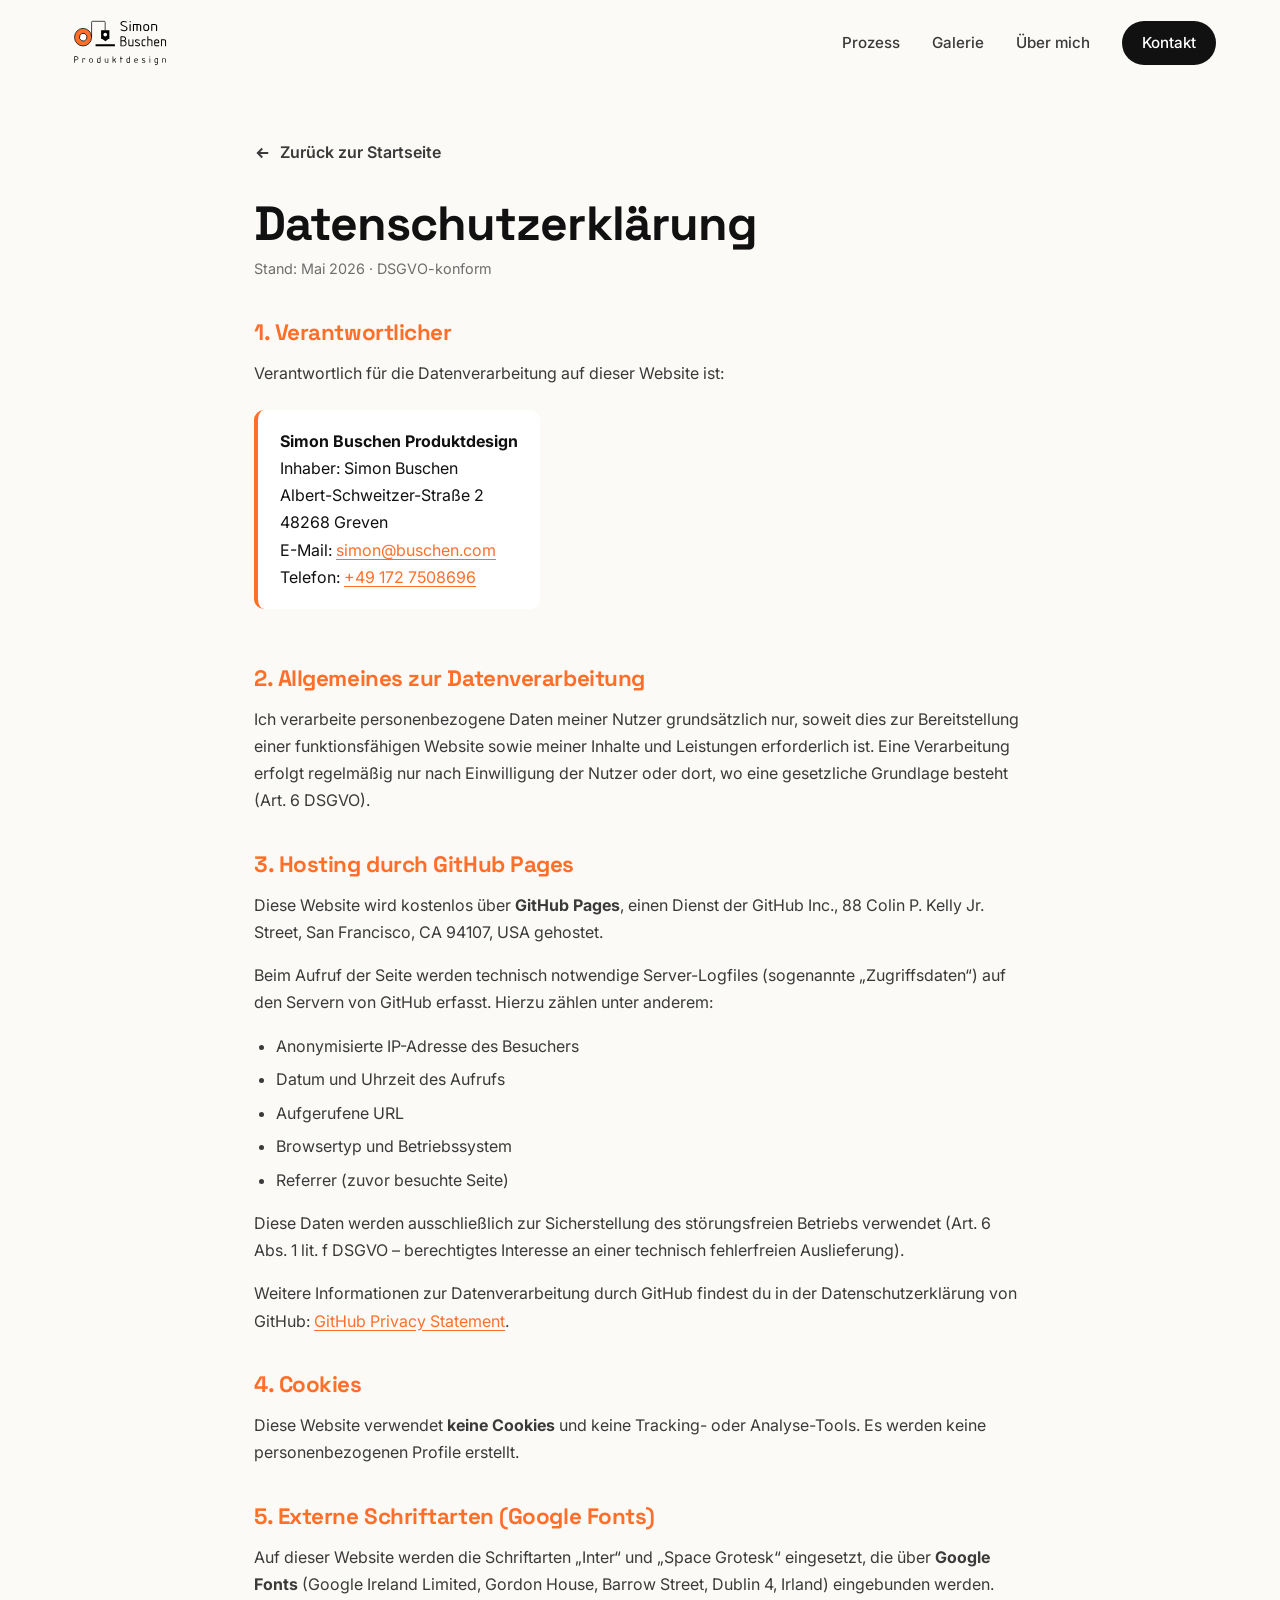
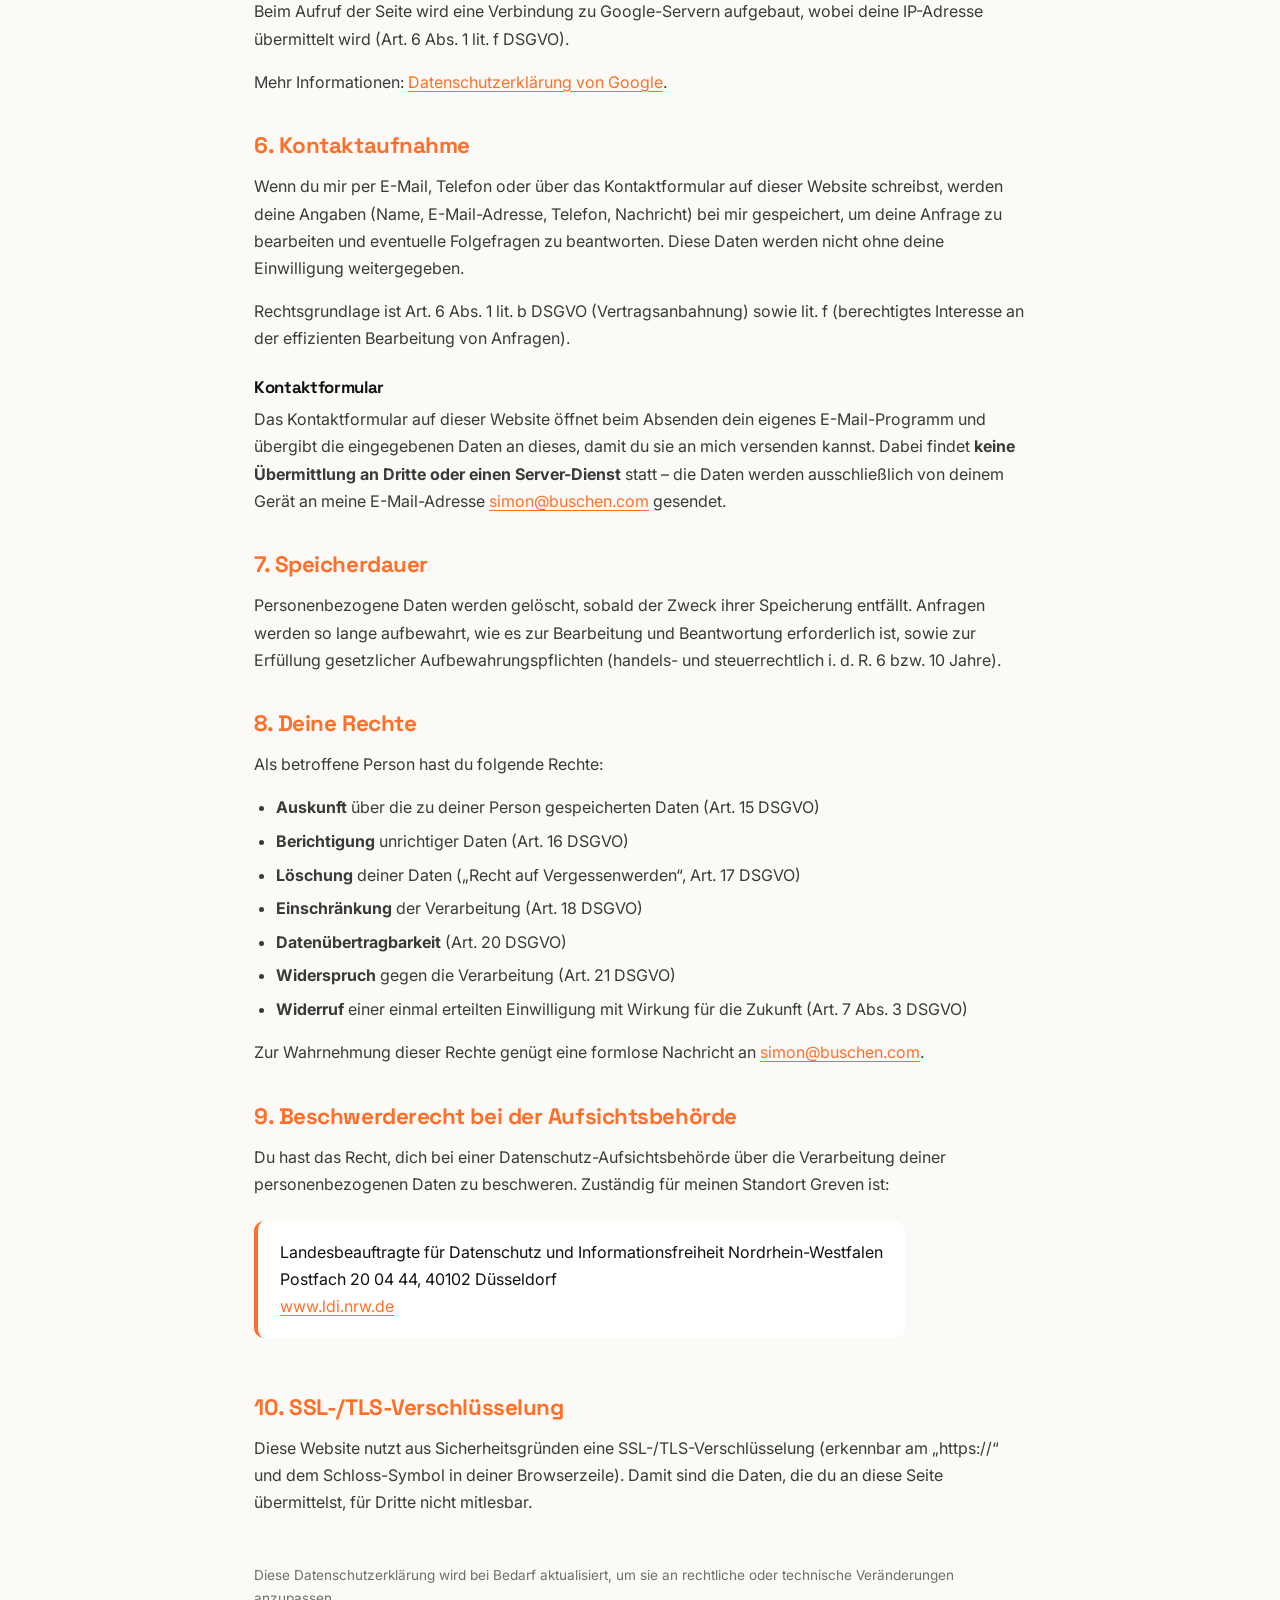
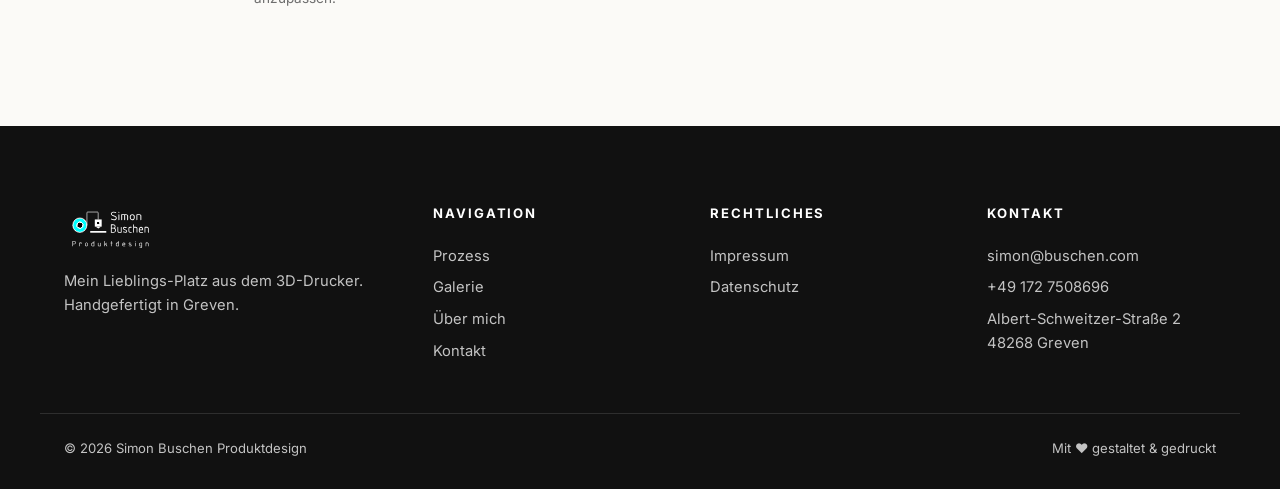
==== commit 90426ef1: "Add files via upload Preise hinzugefügt." ====
--- a/datenschutz.html
+++ b/datenschutz.html
@@ -47,7 +47,7 @@
       <address>
         <strong>Simon Buschen Produktdesign</strong><br/>
         Inhaber: Simon Buschen<br/>
-        Martinistraße 49<br/>
+        Albert-Schweitzer-Straße 2<br/>
         48268 Greven<br/>
         E-Mail: <a href="mailto:simon@buschen.com">simon@buschen.com</a><br/>
         Telefon: <a href="tel:+491727508696">+49 172 7508696</a>
@@ -211,7 +211,7 @@
         <h4>Kontakt</h4>
         <a href="mailto:simon@buschen.com">simon@buschen.com</a>
         <a href="tel:+491727508696">+49 172 7508696</a>
-        <span>Martinistraße 49<br/>48268 Greven</span>
+        <span>Albert-Schweitzer-Straße 2<br/>48268 Greven</span>
       </div>
     </div>
     <div class="container footer-bottom">
--- a/styles.css
+++ b/styles.css
@@ -506,6 +506,140 @@
 .lb-prev { left: 24px; top: 50%; transform: translateY(-50%); }
 .lb-next { right: 24px; top: 50%; transform: translateY(-50%); }
 @keyframes fade { from { opacity: 0; } to { opacity: 1; } }
+
+/* ============== PREISE ============== */
+.preise { background: var(--white); }
+.preise-grid {
+  display: grid;
+  grid-template-columns: repeat(4, 1fr);
+  gap: 22px;
+  margin-bottom: 2.5rem;
+}
+.preis-card {
+  position: relative;
+  display: flex; flex-direction: column;
+  padding: 28px 24px 26px;
+  background: var(--bg);
+  border: 1.5px solid var(--gray-300);
+  border-radius: var(--radius);
+  transition: all .25s ease;
+  overflow: hidden;
+}
+.preis-card::before {
+  content: '';
+  position: absolute; top: 0; left: 0; right: 0;
+  height: 4px; background: var(--orange);
+  transform: scaleX(0); transform-origin: left;
+  transition: transform .35s ease;
+}
+.preis-card:hover {
+  transform: translateY(-6px);
+  border-color: var(--orange);
+  box-shadow: var(--shadow-md);
+  background: var(--white);
+}
+.preis-card:hover::before { transform: scaleX(1); }
+
+.preis-card.preis-feature {
+  background: linear-gradient(155deg, #111 0%, #2a2a2a 100%);
+  color: var(--white);
+  border-color: var(--black);
+}
+.preis-card.preis-feature::before { background: var(--orange); transform: scaleX(1); height: 5px; }
+.preis-card.preis-feature h3 { color: var(--white); }
+.preis-card.preis-feature p { color: rgba(255,255,255,.7); }
+.preis-card.preis-feature .preis-icon {
+  background: rgba(255,111,42,.15); color: var(--orange);
+}
+.preis-card.preis-feature .preis-art { color: rgba(255,255,255,.45); }
+.preis-card.preis-feature:hover { transform: translateY(-6px); box-shadow: 0 24px 60px rgba(0,0,0,.3); }
+
+.preis-tag {
+  position: absolute; top: 14px; right: 14px;
+  background: var(--orange); color: var(--white);
+  font-size: .7rem; font-weight: 700; letter-spacing: .12em;
+  padding: 4px 10px; border-radius: 999px;
+  text-transform: uppercase;
+}
+.preis-icon {
+  width: 52px; height: 52px;
+  border-radius: 12px;
+  display: grid; place-items: center;
+  background: var(--orange-soft); color: var(--orange);
+  margin-bottom: 1.2rem;
+}
+.preis-icon svg { width: 26px; height: 26px; }
+.preis-card h3 {
+  font-size: 1.1rem;
+  margin-bottom: .4rem;
+  color: var(--black);
+  font-weight: 700;
+  font-family: var(--font-display);
+  letter-spacing: -.01em;
+}
+.preis-card p {
+  font-size: .88rem;
+  color: var(--gray-700);
+  line-height: 1.5;
+  margin-bottom: 1.4rem;
+  flex-grow: 1;
+}
+.preis-row {
+  display: flex; align-items: baseline; gap: 6px;
+  margin-bottom: .4rem;
+}
+.preis-amount {
+  font-family: var(--font-display);
+  font-size: 1.85rem;
+  font-weight: 700;
+  color: var(--orange);
+  letter-spacing: -.02em;
+  line-height: 1;
+}
+.preis-card.preis-feature .preis-amount { color: var(--white); }
+.preis-unit {
+  font-size: .8rem;
+  color: var(--gray-500);
+  font-weight: 500;
+}
+.preis-card.preis-feature .preis-unit { color: rgba(255,255,255,.5); }
+.preis-art {
+  display: block;
+  font-size: .72rem;
+  color: var(--gray-500);
+  font-weight: 600;
+  letter-spacing: .08em;
+  text-transform: uppercase;
+}
+
+.preise-note {
+  display: flex; align-items: center; gap: 18px;
+  background: var(--orange-soft);
+  border-radius: var(--radius);
+  padding: 20px 24px;
+  margin-bottom: 2.5rem;
+  border-left: 4px solid var(--orange);
+}
+.preise-note-icon {
+  width: 44px; height: 44px;
+  border-radius: 50%;
+  background: var(--orange); color: var(--white);
+  display: grid; place-items: center;
+  flex-shrink: 0;
+}
+.preise-note-icon svg { width: 22px; height: 22px; }
+.preise-note > div:last-child { display: flex; flex-direction: column; gap: 2px; }
+.preise-note strong { font-size: 1rem; color: var(--black); }
+.preise-note span { color: var(--gray-700); font-size: .92rem; line-height: 1.5; }
+
+.preise-cta {
+  text-align: center;
+}
+.preise-cta p {
+  font-size: 1.05rem;
+  color: var(--gray-700);
+  margin-bottom: 1.2rem;
+}
 
 /* ============== ÜBER MICH ============== */
 .ueber { background: var(--white); }
@@ -745,6 +879,7 @@
   .hero-visual { height: 360px; max-width: 540px; margin: 0 auto; }
   .steps { grid-template-columns: repeat(2,1fr); }
   .gallery { grid-template-columns: repeat(2, 1fr); }
+  .preise-grid { grid-template-columns: repeat(2, 1fr); }
   .ueber-grid { grid-template-columns: 1fr; gap: 40px; }
   .kontakt-grid { grid-template-columns: 1fr; gap: 40px; }
   .footer-inner { grid-template-columns: 1fr 1fr; gap: 30px; }
@@ -769,6 +904,8 @@
 @media (max-width: 640px) {
   .gallery { grid-template-columns: 1fr; }
   .steps { grid-template-columns: 1fr; }
+  .preise-grid { grid-template-columns: 1fr; }
+  .preise-note { flex-direction: column; align-items: flex-start; }
   .footer-inner { grid-template-columns: 1fr; }
   .kontakt-form { padding: 24px 20px; }
   .kontakt-form .row { grid-template-columns: 1fr; }
